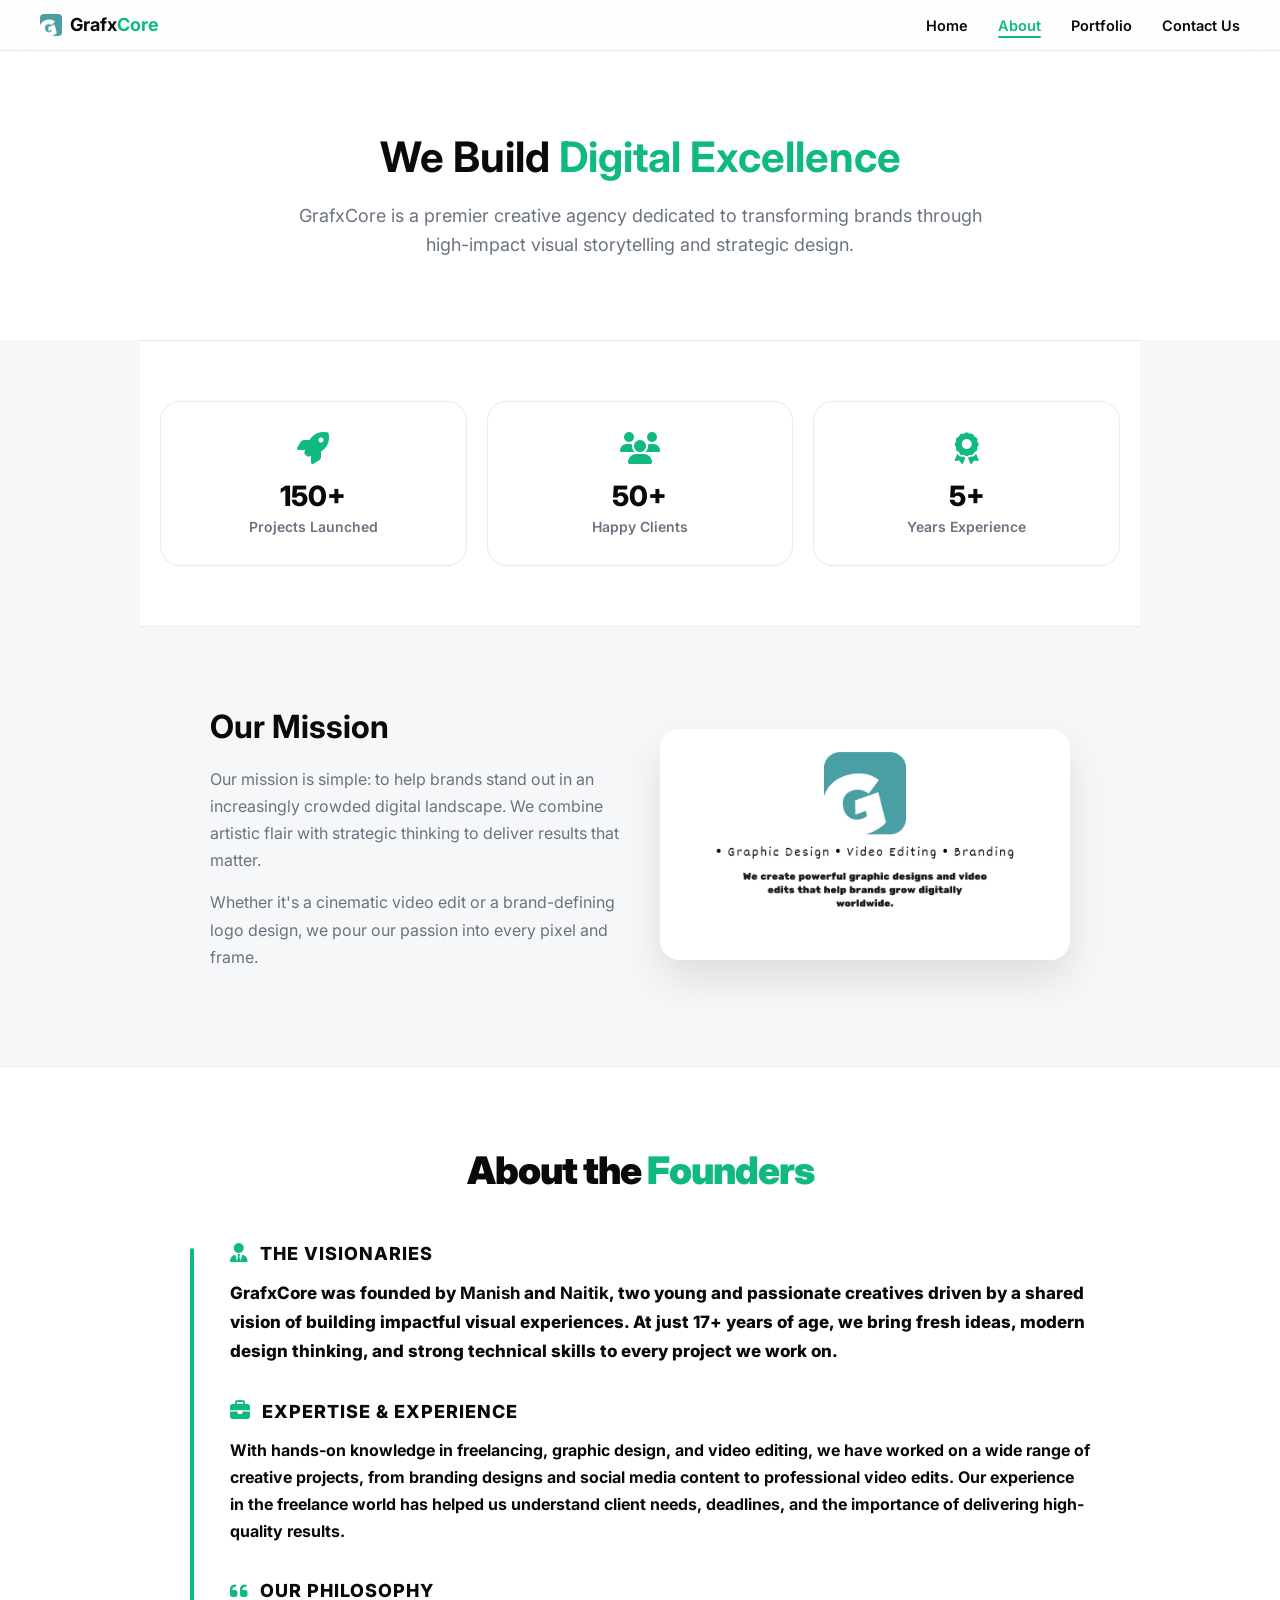
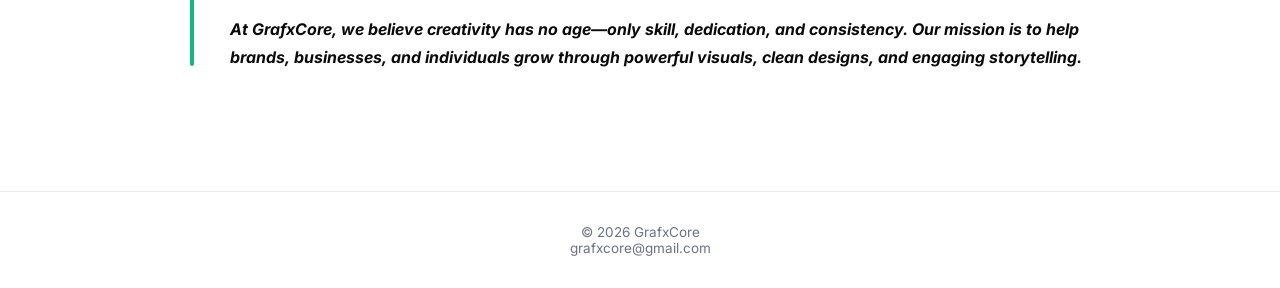
==== client/about.html @ 4de5074e "Add core website functionality and admin panel features Initializes Flask app, sets up Supabase, and" ====
<!DOCTYPE html>
<html lang="en">
<head>
    <meta charset="UTF-8">
    <meta name="viewport" content="width=device-width, initial-scale=1.0">
    <title>About Us | GrafxCore - Our Mission & Vision</title>
    <meta name="description" content="Learn more about GrafxCore, a creative agency founded by passionate designers and editors. Our mission is to help brands stand out through digital excellence.">
    <link rel="icon" type="image/jpeg" href="favicon.jpg">
    <link href="https://fonts.googleapis.com/css2?family=Inter:wght@400;500;600;700&display=swap" rel="stylesheet">
    <link rel="stylesheet" href="https://cdnjs.cloudflare.com/ajax/libs/font-awesome/6.5.0/css/all.min.css">
    <link rel="stylesheet" href="style.css">
    <style>
        .about-hero {
            padding: 80px 20px;
            text-align: center;
            background: white;
        }
        .about-hero h1 { font-size: 42px; margin-bottom: 20px; }
        .about-hero h1 span { color: var(--emerald); }
        .about-hero p { max-width: 700px; margin: 0 auto; font-size: 18px; color: var(--text-muted); line-height: 1.6; }
        
        .stats-grid {
            display: grid;
            grid-template-columns: repeat(auto-fit, minmax(200px, 1fr));
            gap: 20px;
            padding: 60px 20px;
            max-width: 1000px;
            margin: 0 auto;
        }
        .stat-card {
            background: white;
            padding: 30px;
            border-radius: var(--radius-lg);
            border: 1px solid var(--border);
            text-align: center;
            transition: 0.3s;
        }
        .stat-card:hover { transform: translateY(-5px); box-shadow: var(--shadow-lg); }
        .stat-card i { font-size: 32px; color: var(--emerald); margin-bottom: 15px; }
        .stat-card h3 { font-size: 28px; margin-bottom: 5px; }
        .stat-card p { color: var(--text-muted); font-size: 14px; }

        .mission-section {
            padding: 80px 20px;
            max-width: 900px;
            margin: 0 auto;
            display: grid;
            grid-template-columns: 1fr 1fr;
            gap: 40px;
            align-items: center;
        }
        .mission-content h2 { font-size: 32px; margin-bottom: 20px; }
        .mission-content p { color: var(--text-muted); line-height: 1.7; margin-bottom: 15px; }
        .mission-image img { width: 100%; border-radius: var(--radius-lg); box-shadow: var(--shadow-lg); }

        @media (max-width: 768px) {
            .mission-section { grid-template-columns: 1fr; text-align: center; }
            .about-hero h1 { font-size: 32px; }
        }
    </style>
</head>
<body>
    <header class="navbar">
        <div class="logo-wrap">
            <img src="assets/logo.jpg" class="logo-img">
            <div class="logo-text">Grafx<span>Core</span></div>
        </div>
        <nav class="nav-links">
            <a href="home" class="nav-link">Home</a>
            <a href="aboutus" class="nav-link active">About</a>
            <a href="portfolio" class="nav-link">Portfolio</a>
            <a href="contactus" class="nav-link">Contact Us</a>
        </nav>
    </header>

    <section class="about-hero">
        <h1>We Build <span>Digital Excellence</span></h1>
        <p>GrafxCore is a premier creative agency dedicated to transforming brands through high-impact visual storytelling and strategic design.</p>
    </section>

    <div class="stats-grid">
        <div class="stat-card">
            <i class="fa-solid fa-rocket"></i>
            <h3>150+</h3>
            <p>Projects Launched</p>
        </div>
        <div class="stat-card">
            <i class="fa-solid fa-users"></i>
            <h3>50+</h3>
            <p>Happy Clients</p>
        </div>
        <div class="stat-card">
            <i class="fa-solid fa-award"></i>
            <h3>5+</h3>
            <p>Years Experience</p>
        </div>
    </div>

    <section class="mission-section">
        <div class="mission-content">
            <h2>Our <span>Mission</span></h2>
            <p>Our mission is simple: to help brands stand out in an increasingly crowded digital landscape. We combine artistic flair with strategic thinking to deliver results that matter.</p>
            <p>Whether it's a cinematic video edit or a brand-defining logo design, we pour our passion into every pixel and frame.</p>
        </div>
        <div class="mission-image">
            <img src="assets/founders-story.jpg" alt="Our Work" style="width: 100%; border-radius: 20px; box-shadow: 0 20px 40px rgba(0,0,0,0.1);">
        </div>
    </section>

    <section class="founders-section" style="padding: 80px 20px; background: white; border-top: 1px solid var(--border);">
        <div style="max-width: 900px; margin: 0 auto;">
            <h2 style="font-size: 38px; margin-bottom: 50px; text-align: center; font-weight: 900; letter-spacing: -1px; color: var(--text-main);">About the <span style="color: var(--emerald);">Founders</span></h2>
            
            <div style="position: relative; padding-left: 40px; margin-bottom: 40px;">
                <div style="position: absolute; left: 0; top: 5px; bottom: 5px; width: 4px; background: var(--emerald); border-radius: 2px;"></div>
                
                <div style="margin-bottom: 35px;">
                    <div style="display: flex; align-items: center; gap: 12px; margin-bottom: 15px;">
                        <i class="fa-solid fa-user-tie" style="color: var(--emerald); font-size: 20px;"></i>
                        <h3 style="margin: 0; font-size: 18px; font-weight: 800; text-transform: uppercase; letter-spacing: 1px;">The Visionaries</h3>
                    </div>
                    <p style="font-size: 17px; font-weight: 800; color: var(--text-main); line-height: 1.7; margin: 0;">
                        GrafxCore was founded by <strong>Manish</strong> and <strong>Naitik</strong>, two young and passionate creatives driven by a shared vision of building impactful visual experiences. At just 17+ years of age, we bring fresh ideas, modern design thinking, and strong technical skills to every project we work on.
                    </p>
                </div>

                <div style="margin-bottom: 35px;">
                    <div style="display: flex; align-items: center; gap: 12px; margin-bottom: 15px;">
                        <i class="fa-solid fa-briefcase" style="color: var(--emerald); font-size: 20px;"></i>
                        <h3 style="margin: 0; font-size: 18px; font-weight: 800; text-transform: uppercase; letter-spacing: 1px;">Expertise & Experience</h3>
                    </div>
                    <p style="font-size: 16px; font-weight: 700; color: var(--text-main); line-height: 1.7; margin: 0;">
                        With hands-on knowledge in freelancing, graphic design, and video editing, we have worked on a wide range of creative projects, from branding designs and social media content to professional video edits. Our experience in the freelance world has helped us understand client needs, deadlines, and the importance of delivering high-quality results.
                    </p>
                </div>

                <div>
                    <div style="display: flex; align-items: center; gap: 12px; margin-bottom: 15px;">
                        <i class="fa-solid fa-quote-left" style="color: var(--emerald); font-size: 20px;"></i>
                        <h3 style="margin: 0; font-size: 18px; font-weight: 800; text-transform: uppercase; letter-spacing: 1px;">Our Philosophy</h3>
                    </div>
                    <p style="font-size: 16px; font-weight: 700; color: var(--text-main); line-height: 1.7; margin: 0; font-style: italic;">
                        At GrafxCore, we believe creativity has no age—only skill, dedication, and consistency. Our mission is to help brands, businesses, and individuals grow through powerful visuals, clean designs, and engaging storytelling.
                    </p>
                </div>
            </div>
        </div>
    </section>

    <footer class="footer">
        <p>© 2026 GrafxCore</p>
        <p>grafxcore@gmail.com</p>
    </footer>

    <script src="script.js"></script>
</body>
</html>
---- client/style.css ----
:root{
  /* BASE */
  --white:#ffffff;
  --black:#0a0a0a;
  --gray:#f6f7f8;

  /* EMERALD */
  --emerald:#10b981;
  --emerald-soft:rgba(16,185,129,.14);
  --emerald-dark:#059669;

  /* TEXT */
  --text-main:#0a0a0a;
  --text-muted:#6b7280;

  /* UI */
  --glass:rgba(255,255,255,.8);
  --card:#ffffff;
  --border:rgba(0,0,0,.08);

  /* RADIUS */
  --radius:14px;
  --radius-lg:20px;

  /* SHADOWS */
  --shadow-sm:0 6px 18px rgba(0,0,0,.08);
  --shadow-lg:0 18px 48px rgba(0,0,0,.16);

  --glow:0 0 16px rgba(16,185,129,.35);
  --gradient:linear-gradient(135deg,#10b981,#059669);

  /* SPACING */
  --xs:6px;
  --sm:12px;
  --md:18px;
  --lg:26px;
  --xl:72px;
}

/* RESET */
*{
  margin:0;
  padding:0;
  box-sizing:border-box;
  font-family:'Inter',sans-serif;
}

a{ text-decoration:none; color:inherit; }

body{
  background:var(--gray);
  color:var(--text-main);
}

/* ================= */
/* NAVBAR */
/* ================= */

.navbar{
  position:sticky;
  top:0;
  z-index:100;

  display:flex;
  justify-content:space-between;
  align-items:center;

  padding:14px 40px;
  background:var(--glass);
  backdrop-filter:blur(14px);

  border-bottom:1px solid var(--border);
}

.nav-links {
  display: flex;
  gap: 30px;
  align-items: center;
}

.nav-link {
  font-size: 14.5px;
  font-weight: 600;
  color: var(--text-main);
  transition: 0.3s;
  position: relative;
}

.nav-link:hover {
  color: var(--emerald);
}

.nav-link.active {
  color: var(--emerald);
}

.nav-link.active::after {
  content: '';
  position: absolute;
  bottom: -4px;
  left: 0;
  width: 100%;
  height: 2px;
  background: var(--emerald);
  border-radius: 2px;
}

.menu-icon{
  display: none !important;
}

/* MOBILE */
@media(max-width:768px){
  .navbar { 
    padding: 14px 20px;
    flex-direction: column;
    gap: 10px;
  }
  .nav-links { 
    display: flex !important;
    gap: 15px;
    justify-content: center;
    width: 100%;
  }
  .nav-link { font-size: 13px; }
  .menu-icon { display: none !important; }
}

/* MOBILE MENU (HIDDEN) */
.mobile-menu{ display: none !important; }

.logo-wrap {
  display: flex;
  align-items: center;
  gap: 8px;
}

.logo-img {
  width: 22px;
  height: 22px;
  border-radius: 4px;
  object-fit: cover;
}

.logo-text {
  font-size: 18px;
  font-weight: 700;
  line-height: 1;
}

.logo-text span {
  color: var(--emerald);
}

/* ===== */
/* HERO */
/* ===== */

.hero{
  text-align:center;
  padding:var(--xl) 22px;
}

.badge{
  padding:6px 14px;
  border-radius:999px;
  font-size:11.5px;
  letter-spacing:1px;

  background:var(--emerald-soft);
  color:var(--emerald);
  border:1px solid var(--border);
}

.hero h1{
  font-size:36px;
  margin:16px 0;
  line-height:1.15;
}

.hero h1 span{ color:var(--emerald); }

.hero p{
  max-width:540px;
  margin:auto;
  font-size:15px;
  color:var(--text-muted);
  line-height:1.65;
}

/* BUTTONS */
.hero-buttons{
  margin-top:24px;
  display:flex;
  justify-content:center;
  gap:12px;
}

.primary-btn,
.secondary-btn{
  padding:10px 22px;
  font-size:13.5px;
  font-weight:600;
  border-radius:999px;
  transition:.25s ease;
}

.primary-btn{
  background:var(--gradient);
  color:#fff;
  box-shadow:var(--glow);
}

.primary-btn:hover{ transform:translateY(-2px); }

.secondary-btn{
  background:#fff;
  border:1px solid var(--border);
  color:var(--black);
}

/* ===== */
/* ABOUT */
/* ===== */

.about-home{
  padding:var(--xl) 24px;
  text-align:center;
}

.about-home h2{
  font-size:26px;
  margin-bottom:10px;
}

.about-home span{ color:var(--emerald); }

.about-home p{
  max-width:600px;
  margin:auto;
  font-size:15px;
  line-height:1.75;
  color:var(--text-muted);
}

/* ===== */
/* WORK (COMPACT 16:9) */
/* ===== */

.work-preview{
  padding:var(--xl) 0;
}

.work-preview h2{
  text-align:center;
  font-size:26px;
  margin-bottom:26px;
}

.carousel{
  display:flex;
  gap:20px;
  padding:20px 40px;
  overflow:hidden;
}

.thumb {
  min-width: 300px;
  aspect-ratio: 16 / 9;
  background: var(--card);
  border-radius: var(--radius-lg);
  overflow: hidden;
  box-shadow: var(--shadow-sm);
  
  opacity: 0;
  transform: translateX(100px);
  transition: all .8s cubic-bezier(0.16, 1, 0.3, 1);
}

.thumb.visible {
  opacity: 1;
  transform: translateX(0);
}

.thumb img{
  width:100%;
  height:100%;
  object-fit:cover;
}

.thumb.active{
  transform:scale(1.06);
  box-shadow:0 0 32px rgba(16,185,129,.35);
  z-index:2;
}

/* ===== */
/* STATS (REDESIGNED) */
/* ===== */
.stats-grid {
  display: grid;
  grid-template-columns: repeat(auto-fit, minmax(200px, 1fr));
  gap: 24px;
  padding: var(--xl) 24px;
  background: var(--white);
  border-top: 1px solid var(--border);
  border-bottom: 1px solid var(--border);
}

.stat-card {
  text-align: center;
  padding: 30px;
  border-radius: var(--radius-lg);
  background: var(--gray);
  border: 1px solid var(--border);
  transition: .3s ease;
}

.stat-card:hover {
  transform: translateY(-5px);
  box-shadow: var(--shadow-sm);
  border-color: var(--emerald);
}

.stat-icon {
  font-size: 28px;
  color: var(--emerald);
  margin-bottom: 12px;
}

.stat-card h3 {
  font-size: 28px;
  font-weight: 800;
  margin-bottom: 4px;
}

.stat-card p {
  font-size: 14px;
  font-weight: 600;
  color: var(--text-muted);
}

/* ===== */
/* GOALS */
/* ===== */
.goals-section {
  padding: var(--xl) 24px;
  text-align: center;
}

.goals-section h2 {
  font-size: 26px;
  margin-bottom: 40px;
}

.goals-grid {
  display: grid;
  grid-template-columns: repeat(auto-fit, minmax(250px, 1fr));
  gap: 24px;
  max-width: 1000px;
  margin: auto;
}

.goal-box {
  background: var(--white);
  padding: 40px 30px;
  border-radius: var(--radius-lg);
  border: 1px solid var(--border);
  box-shadow: var(--shadow-sm);
  transition: .3s ease;
}

.goal-box:hover {
  border-color: var(--emerald);
  transform: translateY(-5px);
}

.goal-box i {
  font-size: 32px;
  color: var(--emerald);
  margin-bottom: 20px;
}

.goal-box h3 {
  font-size: 18px;
  margin-bottom: 12px;
}

.goal-box p {
  font-size: 14px;
  color: var(--text-muted);
  line-height: 1.6;
}

/* FOOTER */
.footer{
  padding:32px;
  text-align:center;
  font-size:13.5px;
  color:var(--text-muted);

  background:#ffffff;
  border-top:1px solid var(--border);
}

.socials{
  margin-top:12px;
  display:flex;
  justify-content:center;
  gap:16px;
}

.socials i{
  font-size:17px;
  color:var(--emerald);
}

/* MOBILE */
@media(max-width:600px){
  .hero h1{ font-size:28px; }
  .thumb{ min-width:170px; }
  .stats-grid { gap: 15px; }
}
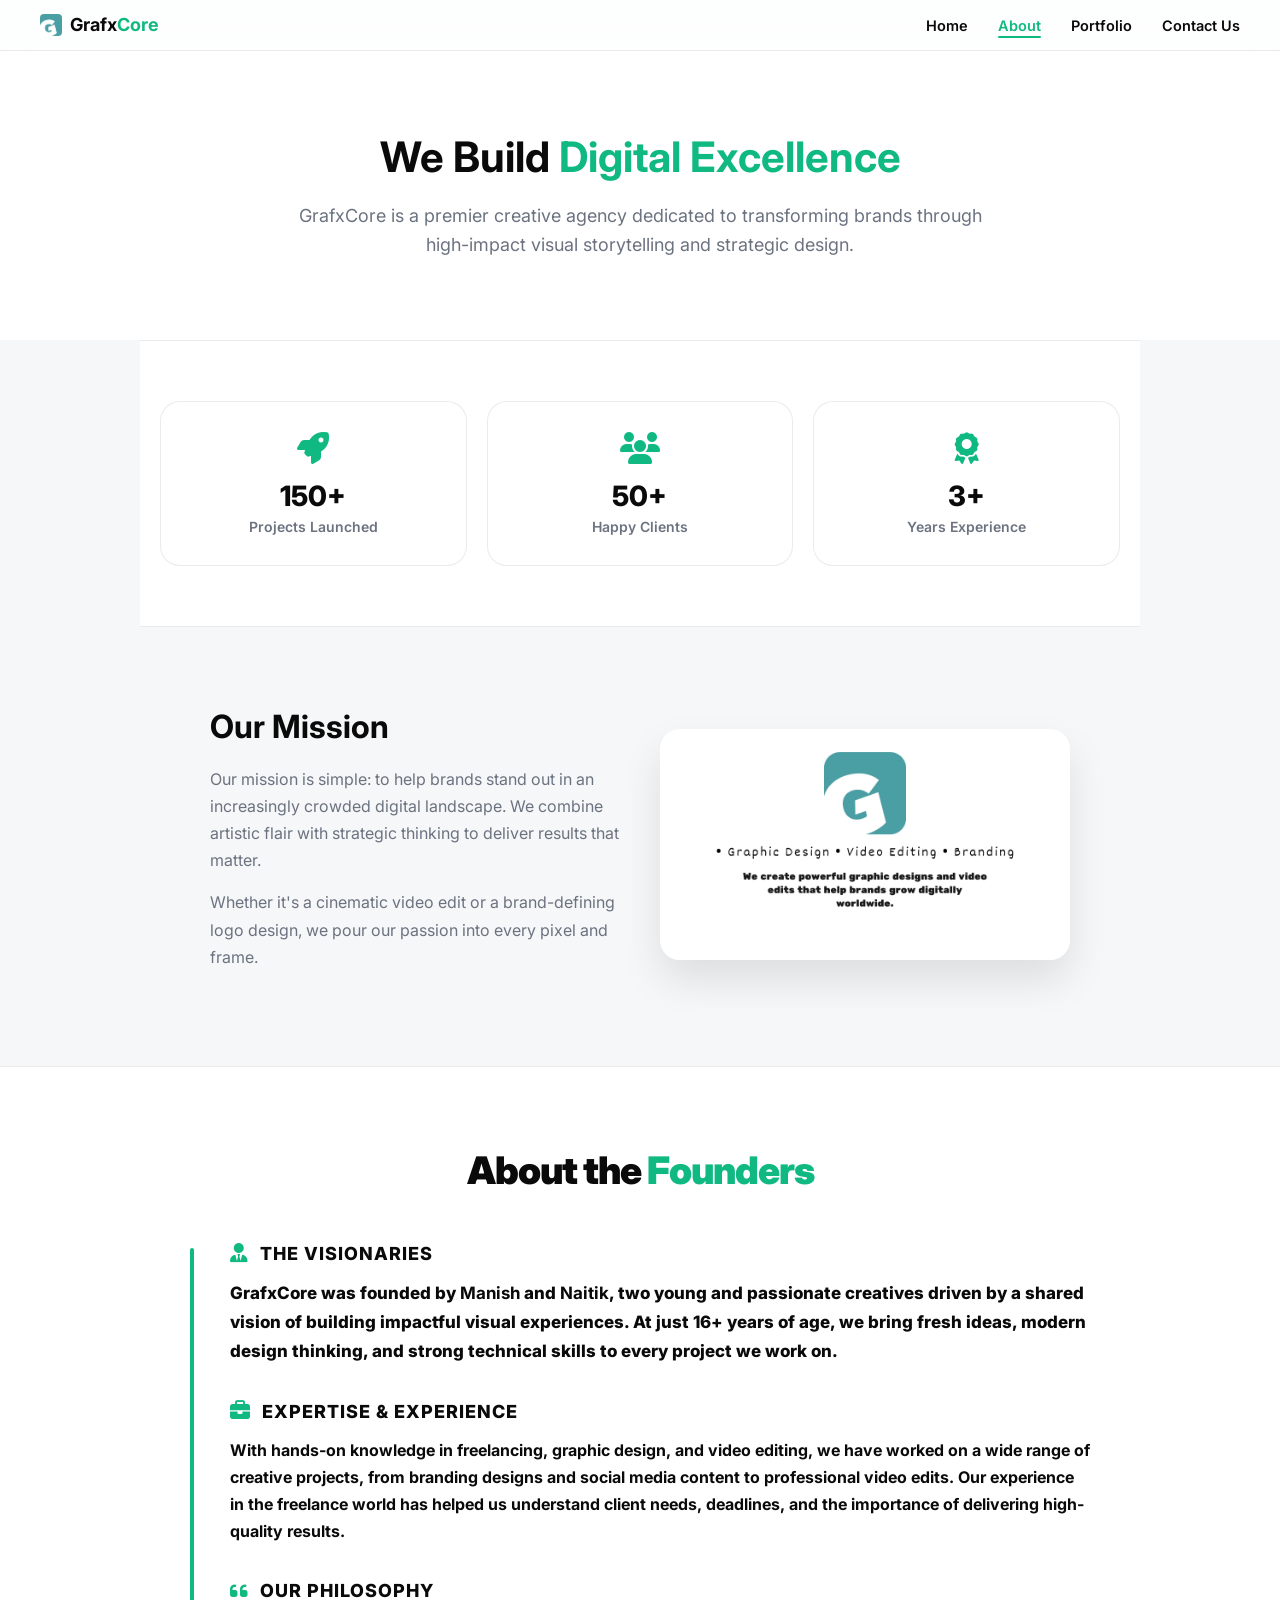
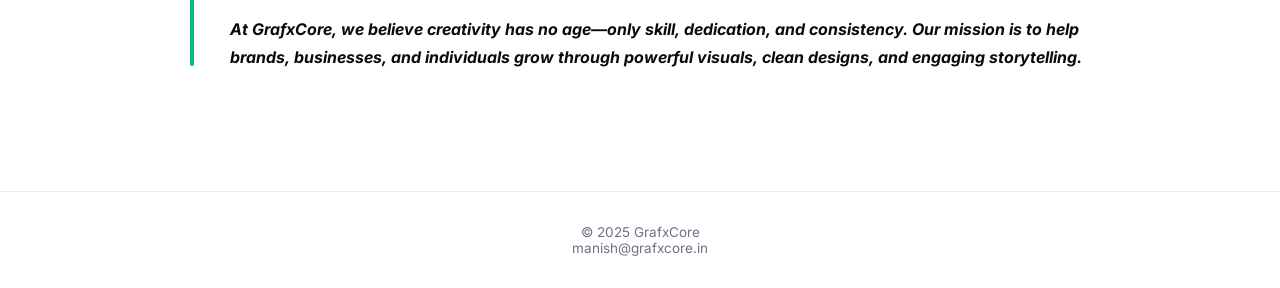
==== commit cd034b78: "Small changes" ====
--- a/client/about.html
+++ b/client/about.html
@@ -91,7 +91,7 @@
         </div>
         <div class="stat-card">
             <i class="fa-solid fa-award"></i>
-            <h3>5+</h3>
+            <h3>3+</h3>
             <p>Years Experience</p>
         </div>
     </div>
@@ -120,7 +120,7 @@
                         <h3 style="margin: 0; font-size: 18px; font-weight: 800; text-transform: uppercase; letter-spacing: 1px;">The Visionaries</h3>
                     </div>
                     <p style="font-size: 17px; font-weight: 800; color: var(--text-main); line-height: 1.7; margin: 0;">
-                        GrafxCore was founded by <strong>Manish</strong> and <strong>Naitik</strong>, two young and passionate creatives driven by a shared vision of building impactful visual experiences. At just 17+ years of age, we bring fresh ideas, modern design thinking, and strong technical skills to every project we work on.
+                        GrafxCore was founded by <strong>Manish</strong> and <strong>Naitik</strong>, two young and passionate creatives driven by a shared vision of building impactful visual experiences. At just 16+ years of age, we bring fresh ideas, modern design thinking, and strong technical skills to every project we work on.
                     </p>
                 </div>
 
@@ -148,10 +148,10 @@
     </section>
 
     <footer class="footer">
-        <p>© 2026 GrafxCore</p>
-        <p>grafxcore@gmail.com</p>
+        <p>© 2025 GrafxCore</p>
+        <p>manish@grafxcore.in</p>
     </footer>
 
     <script src="script.js"></script>
 </body>
-</html>+</html>
